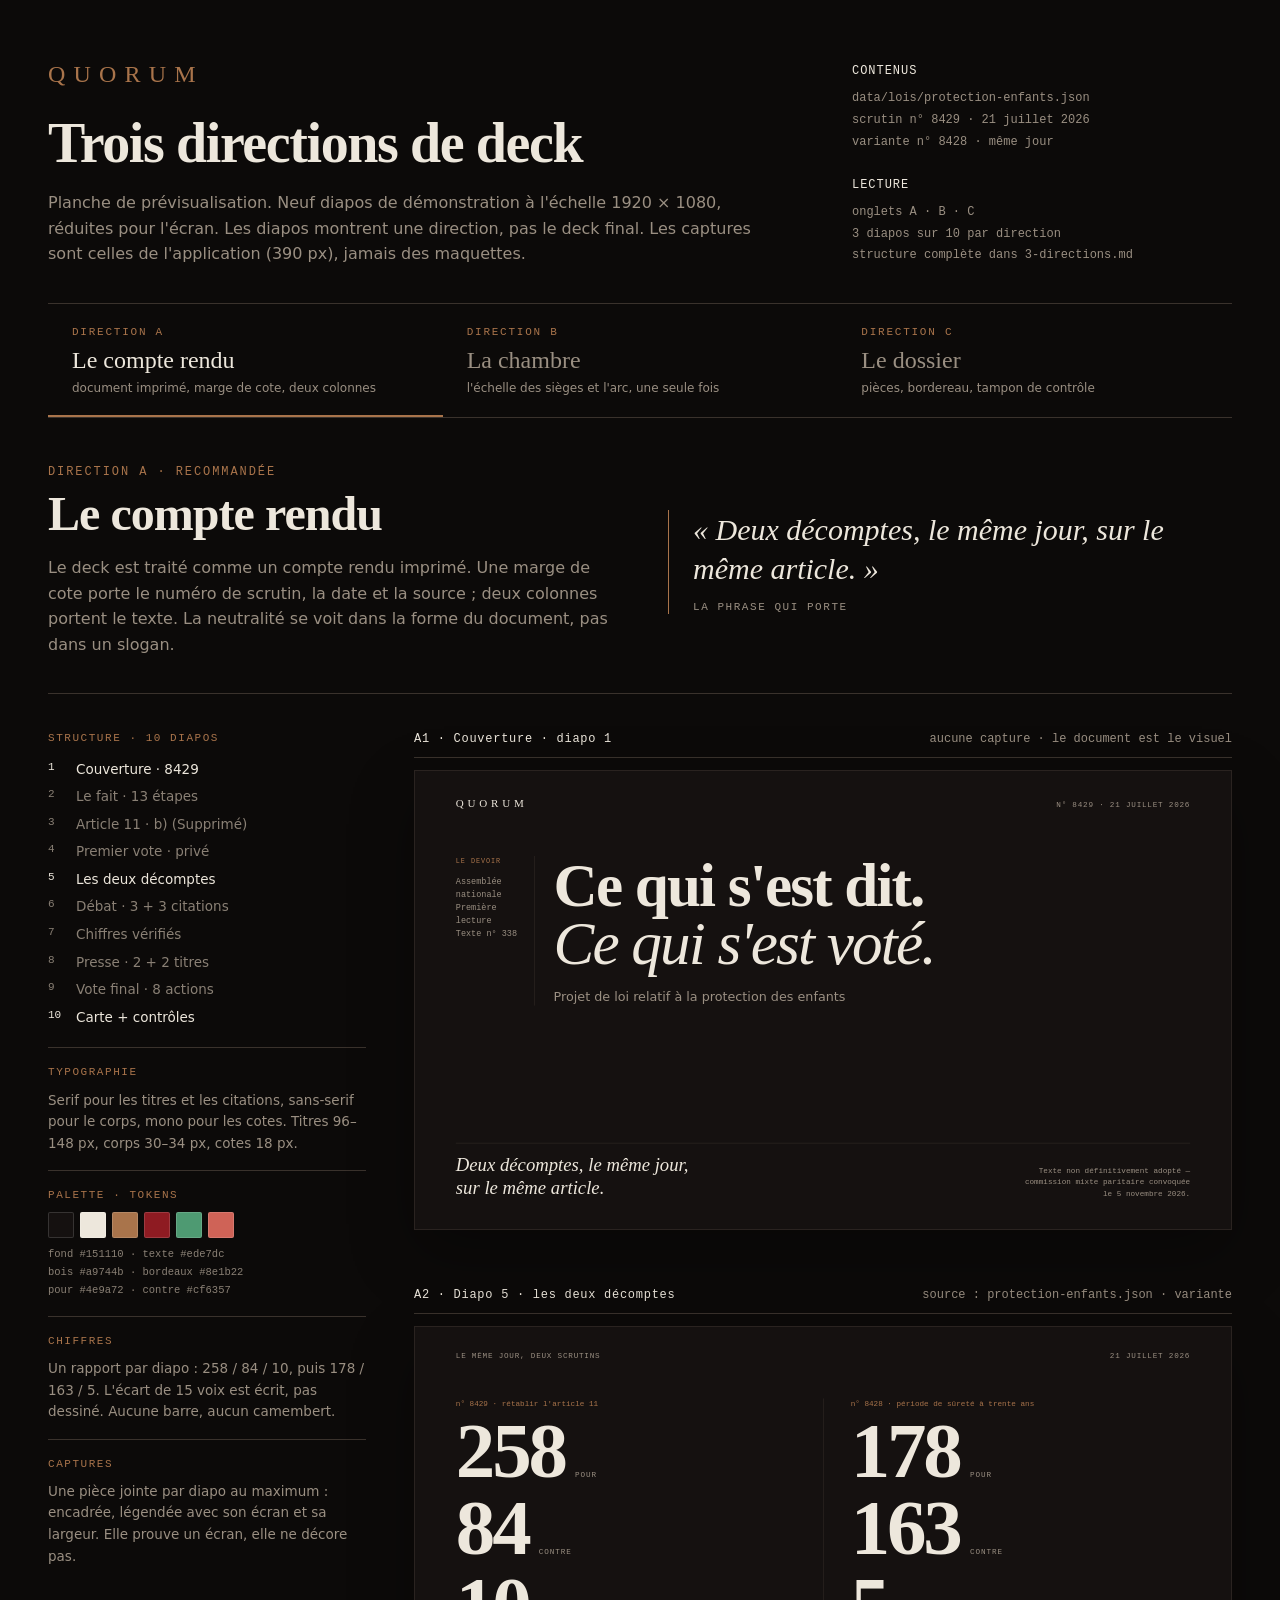
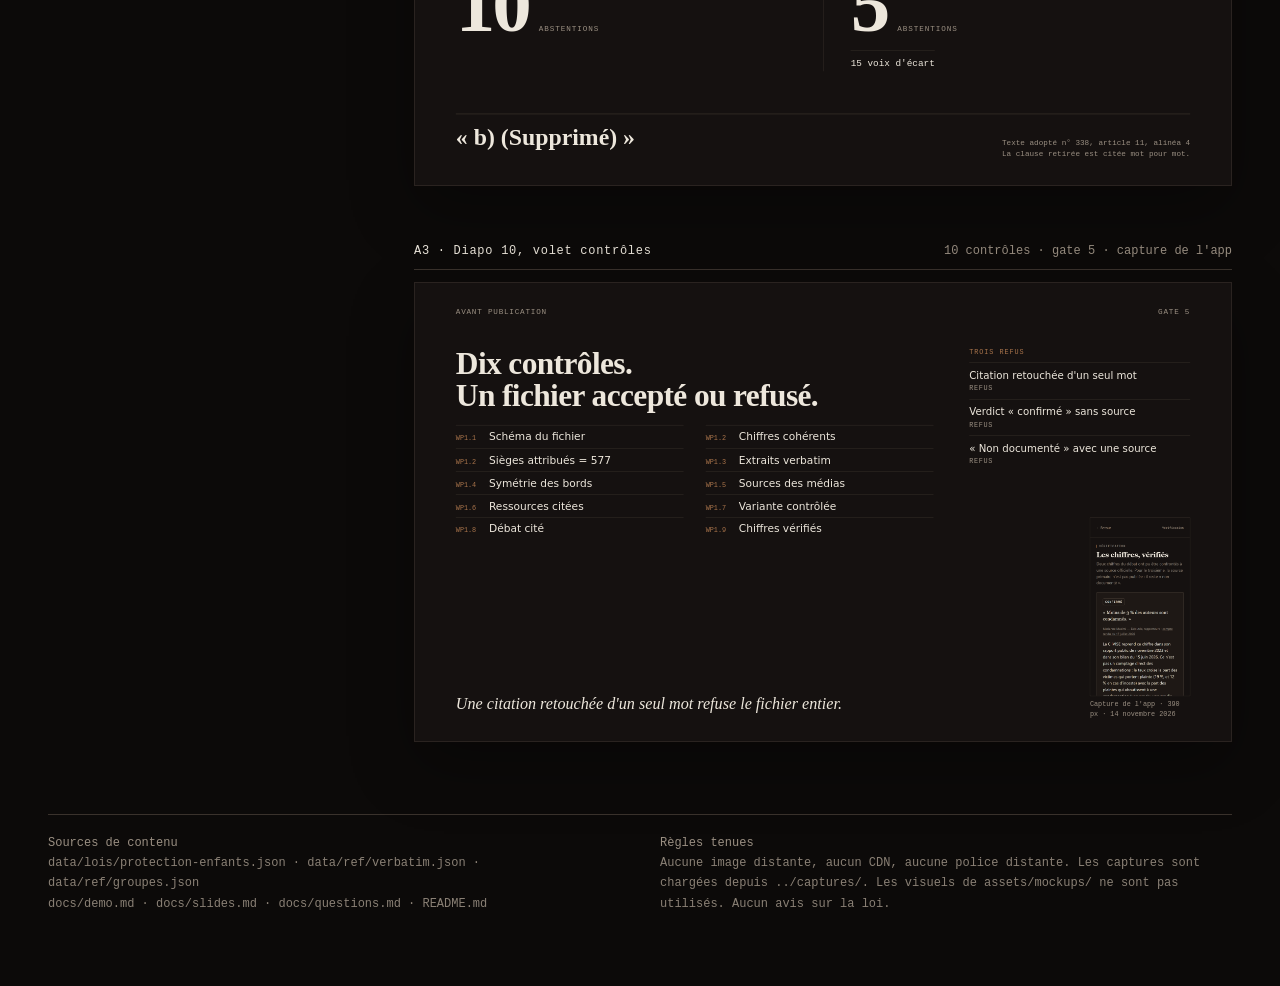
==== docs/presentation/index.html @ 8ef943f1 "Presentation: trois directions de deck et deroule en deux minutes Direction A recommandee, le compte" ====
<!doctype html>
<html lang="fr">
<head>
<meta charset="utf-8">
<meta name="viewport" content="width=device-width, initial-scale=1">
<title>Quorum — trois directions de deck</title>
<style>
  :root{
    --fond:#151110; --fond-2:#1e1815; --texte:#ede7dc; --doux:#9a8f82;
    --bois:#a9744b; --bordeaux:#8e1b22; --filet:#3a322c; --filet-fort:#4e443b;
    --pour:#4e9a72; --contre:#cf6357; --abst:#a39c8c;
    --serif:Georgia,"Times New Roman",serif;
    --sans:system-ui,-apple-system,"Segoe UI",Roboto,sans-serif;
    --mono:"Cascadia Mono",Consolas,ui-monospace,monospace;
    --paper:#f6f4ef; --paper-2:#efece4; --paper-3:#e7e3d9;
    --ink:#161616; --ink-doux:#6e6a63; --paper-line:#d9d3c7; --wood-light:#8a5a34;
  }
  *{box-sizing:border-box}
  html{-webkit-text-size-adjust:100%}
  body{margin:0;background:#0c0a09;color:var(--texte);font-family:var(--sans);line-height:1.55}
  h1,h2,h3,h4,p,figure,blockquote,ol,ul,dl,dd{margin:0}
  a{color:inherit}
  img{max-width:100%}

  .board{max-width:1560px;margin:0 auto;padding:56px 48px 72px}
  .head{display:grid;grid-template-columns:1fr 380px;gap:64px;align-items:end;padding-bottom:36px;border-bottom:1px solid var(--filet)}
  .mast{display:block;font-family:var(--serif);font-size:24px;letter-spacing:.34em;color:var(--bois);margin-bottom:22px}
  .head h1{font-family:var(--serif);font-size:56px;line-height:1.02;letter-spacing:-.025em;font-weight:600}
  .head p{margin-top:18px;max-width:760px;font-size:16px;line-height:1.6;color:var(--doux)}
  .head-meta{font-family:var(--mono);font-size:12px;line-height:1.8;color:var(--doux)}
  .head-meta b{display:block;color:var(--texte);font-weight:400;letter-spacing:.08em;text-transform:uppercase;margin-bottom:6px}

  .tabs{display:grid;grid-template-columns:repeat(3,1fr);gap:0;border-bottom:1px solid var(--filet);position:sticky;top:0;background:#0c0a09;z-index:20}
  .tab{appearance:none;background:none;border:0;border-bottom:2px solid transparent;color:var(--doux);text-align:left;padding:20px 24px 18px;cursor:pointer;font:inherit;transition:color .14s ease,border-color .14s ease,background-color .14s ease}
  .tab:hover{color:var(--texte);background:#12100e}
  .tab[aria-selected="true"]{color:var(--texte);border-bottom-color:var(--bois)}
  .tab .tag{display:block;font-family:var(--mono);font-size:11px;letter-spacing:.16em;color:var(--bois);margin-bottom:6px}
  .tab .name{display:block;font-family:var(--serif);font-size:24px;line-height:1.1}
  .tab .kicker{display:block;font-size:12px;color:var(--doux);margin-top:5px}
  .tab:focus-visible{outline:2px solid var(--bois);outline-offset:-3px}

  .panel{padding-top:48px}
  [hidden]{display:none!important}

  .dir-head{display:grid;grid-template-columns:1fr 1fr;gap:56px;align-items:start;padding-bottom:36px;border-bottom:1px solid var(--filet)}
  .dir-head h2{font-family:var(--serif);font-size:48px;line-height:1.05;font-weight:600;letter-spacing:-.02em}
  .dir-head h2 span{display:block;font-family:var(--mono);font-size:12px;letter-spacing:.16em;color:var(--bois);margin-bottom:10px;font-weight:400}
  .dir-head .idea{margin-top:16px;font-size:16px;line-height:1.6;color:var(--doux);max-width:640px}
  .carry{font-family:var(--serif);font-style:italic;font-size:30px;line-height:1.3;border-left:1px solid var(--bois);padding-left:24px;align-self:center}
  .carry span{display:block;font-family:var(--mono);font-style:normal;font-size:11px;letter-spacing:.14em;color:var(--doux);margin-top:12px;text-transform:uppercase}

  .dir-body{display:grid;grid-template-columns:318px minmax(0,1fr);gap:48px;padding-top:36px}
  .rail{position:sticky;top:108px;align-self:start}
  .rail section{padding:16px 0;border-top:1px solid var(--filet)}
  .rail section:first-child{border-top:0;padding-top:0}
  .rail h3{font-family:var(--mono);font-size:11px;letter-spacing:.14em;text-transform:uppercase;color:var(--bois);font-weight:400;margin-bottom:8px}
  .rail p,.rail li{font-size:13.5px;line-height:1.6;color:var(--doux)}
  .rail ol{list-style:none;padding:0}
  .rail ol li{display:grid;grid-template-columns:20px 1fr;gap:8px;padding:3px 0;color:#8a8075}
  .rail ol li.shown{color:var(--texte)}
  .rail ol li b{font-family:var(--mono);font-size:11px;font-weight:400;color:inherit}
  .rail .chips{display:flex;flex-wrap:wrap;gap:6px;margin-top:4px}
  .chip{width:26px;height:26px;border:1px solid rgba(255,255,255,.14);border-radius:2px}
  .rail .hex{font-family:var(--mono);font-size:10.5px;color:#8a8075;margin-top:8px;line-height:1.7}

  .plates{display:flex;flex-direction:column;gap:56px;min-width:0}
  .plate{min-width:0}
  .plate-cap{display:flex;justify-content:space-between;align-items:baseline;gap:20px;font-family:var(--mono);font-size:12px;color:var(--doux);padding-bottom:8px;border-bottom:1px solid var(--filet);margin-bottom:12px}
  .plate-cap b{color:var(--texte);font-weight:400;letter-spacing:.06em}
  .frame{position:relative;width:100%;aspect-ratio:16/9;overflow:hidden;background:#000;border:1px solid #2a2320;box-shadow:0 24px 60px rgba(0,0,0,.3)}
  .slide{position:absolute;top:0;left:0;width:1920px;height:1080px;transform-origin:top left;transform:scale(var(--s,.5));overflow:hidden;background:var(--fond);color:var(--texte);font-family:var(--sans)}

  .missing{position:absolute;inset:0;display:flex;flex-direction:column;align-items:center;justify-content:center;gap:8px;background:#1e1815;color:var(--doux);font-family:var(--mono);font-size:16px;text-align:center;padding:20px;border:1px dashed var(--filet-fort)}
  .missing strong{color:var(--texte);font-weight:400;letter-spacing:.12em;text-transform:uppercase}
  .is-missing{position:relative;background:#1e1815}
  .is-missing::after{content:"Maquette — capture indisponible";position:absolute;inset:0;display:flex;align-items:center;justify-content:center;background:#1e1815;color:var(--doux);font-family:var(--mono);font-size:15px;line-height:1.4;text-align:center;padding:12px;border:1px dashed var(--filet-fort)}
  .is-missing img{display:none}

  /* ---------- A · Le compte rendu ---------- */
  .sa{background:var(--fond)}
  .sa .a-top,.sb .sb-top,.sc .c-top{position:absolute;left:96px;right:96px;top:56px;display:flex;justify-content:space-between;align-items:baseline;font-family:var(--mono);font-size:18px;letter-spacing:.1em;text-transform:uppercase;color:var(--doux)}
  .sa .a-mast{font-family:var(--serif);font-size:26px;letter-spacing:.34em;color:var(--texte)}

  .a1 .a-main{position:absolute;left:96px;right:96px;top:200px;display:grid;grid-template-columns:186px 1fr;gap:44px}
  .a1 .a-margin{border-right:1px solid var(--filet);padding-right:28px}
  .a1 .a-label{font-family:var(--mono);font-size:16px;letter-spacing:.14em;color:var(--bois);text-transform:uppercase}
  .a1 .a-margin p{margin-top:18px;font-family:var(--mono);font-size:20px;line-height:1.55;color:var(--doux)}
  .a1 h2{font-family:var(--serif);font-size:144px;line-height:.96;letter-spacing:-.03em;font-weight:600;text-wrap:balance}
  .a1 h2 em{font-style:italic;font-weight:400}
  .a1 .a-sub{margin-top:34px;font-size:30px;line-height:1.4;color:var(--doux);max-width:1080px}
  .a1 .a-foot{position:absolute;left:96px;right:96px;bottom:72px;display:flex;justify-content:space-between;align-items:flex-end;gap:60px;border-top:1px solid var(--filet);padding-top:26px}
  .a1 .a-phrase{font-family:var(--serif);font-style:italic;font-size:44px;line-height:1.2}
  .a1 .a-note{font-family:var(--mono);font-size:18px;line-height:1.5;color:var(--doux);text-align:right;max-width:470px}

  .a2 .a-counts{position:absolute;left:96px;right:96px;top:168px;display:grid;grid-template-columns:1fr 1fr}
  .a2 .a-count{padding-right:56px}
  .a2 .a-count + .a-count{border-left:1px solid var(--filet);padding-left:64px;padding-right:0}
  .a2 .a-cote2{font-family:var(--mono);font-size:18px;line-height:1.4;color:var(--bois)}
  .a2 .a-numrow{display:flex;align-items:baseline;gap:24px;margin-top:14px}
  .a2 .a-big{font-family:var(--serif);font-size:186px;line-height:.9;letter-spacing:-.04em;font-weight:600}
  .a2 .a-lab{font-family:var(--mono);font-size:18px;letter-spacing:.12em;color:var(--doux);text-transform:uppercase}
  .a2 .a-mid{font-family:var(--serif);font-size:186px;line-height:.9;letter-spacing:-.04em;color:var(--texte);font-weight:600}
  .a2 .a-ecart{display:inline-block;margin-top:24px;border-top:1px solid var(--filet);padding-top:14px;font-family:var(--mono);font-size:22px;color:var(--texte)}
  .a2 .a-quote{position:absolute;left:96px;right:96px;bottom:62px;border-top:1px solid var(--filet-fort);padding-top:24px;display:flex;justify-content:space-between;align-items:baseline;gap:40px}
  .a2 .a-quote p{font-family:var(--serif);font-size:56px;line-height:1.1;font-weight:600}
  .a2 .a-quote span{font-family:var(--mono);font-size:18px;line-height:1.45;color:var(--doux);text-align:right;max-width:520px}

  .a3 .a-controls{position:absolute;left:96px;right:96px;top:150px;display:grid;grid-template-columns:1fr 520px;gap:84px}
  .a3 h3{font-family:var(--serif);font-size:74px;line-height:1.03;letter-spacing:-.02em;font-weight:600;margin-bottom:32px}
  .a3 ol{list-style:none;padding:0;display:grid;grid-template-columns:1fr 1fr;column-gap:52px}
  .a3 li{display:flex;gap:16px;align-items:baseline;border-top:1px solid var(--filet);padding:11px 0;font-size:25px;line-height:1.25}
  .a3 li span{font-family:var(--mono);font-size:16px;color:var(--bois);min-width:62px}
  .a3 .a-refus h4{font-family:var(--mono);font-size:16px;letter-spacing:.14em;text-transform:uppercase;color:var(--bois);font-weight:400;margin-bottom:12px}
  .a3 .a-refus p{border-top:1px solid var(--filet);padding:13px 0;font-size:24px;line-height:1.35}
  .a3 .a-refus b{display:block;margin-top:5px;font-family:var(--mono);font-size:16px;letter-spacing:.1em;color:var(--doux);font-weight:400;text-transform:uppercase}
  .a3 .a-shot{position:absolute;right:96px;bottom:54px;width:236px}
  .a3 .a-shot img{display:block;width:236px;height:420px;object-fit:cover;object-position:top;border:1px solid var(--filet)}
  .a3 .a-shot figcaption{margin-top:9px;font-family:var(--mono);font-size:16px;line-height:1.4;color:var(--doux)}
  .a3 .a-closing{position:absolute;left:96px;bottom:66px;max-width:920px;font-family:var(--serif);font-style:italic;font-size:38px;line-height:1.25;color:var(--texte)}

  /* ---------- B · La chambre ---------- */
  .sb{background:#151110}
  .b1 .b-577{position:absolute;left:88px;top:196px;font-family:var(--serif);font-size:420px;line-height:.82;letter-spacing:-.06em;font-weight:600}
  .b1 .b-sieges{position:absolute;left:100px;top:590px;font-family:var(--mono);font-size:24px;letter-spacing:.14em;text-transform:uppercase;color:var(--doux)}
  .b1 .b-break{position:absolute;right:96px;top:236px;width:640px;border-left:1px solid var(--filet);padding-left:56px}
  .b1 .b-break div{padding:20px 0;border-bottom:1px solid var(--filet)}
  .b1 .b-break div:first-child{padding-top:0}
  .b1 .b-break b{display:block;font-family:var(--serif);font-size:100px;line-height:.95;font-weight:600}
  .b1 .b-break span{display:block;margin-top:4px;font-family:var(--mono);font-size:18px;letter-spacing:.1em;text-transform:uppercase;color:var(--doux)}
  .b1 .b-phrase{position:absolute;left:96px;bottom:72px;font-family:var(--serif);font-style:italic;font-size:46px;line-height:1.2}
  .b1 .b-foot{position:absolute;right:96px;bottom:82px;font-family:var(--mono);font-size:18px;line-height:1.6;color:var(--doux);text-align:right}
  .b1 .b-foot .p{color:var(--pour)} .b1 .b-foot .c{color:var(--contre)}

  .b2 .b-left{position:absolute;left:96px;top:158px;width:720px}
  .b2 h3{font-family:var(--serif);font-size:88px;line-height:1.02;letter-spacing:-.025em;font-weight:600}
  .b2 .b-band{margin-top:36px;border-top:1px solid var(--filet-fort);border-bottom:1px solid var(--filet);padding:18px 0}
  .b2 .b-band b{font-family:var(--serif);font-size:64px;font-weight:600;line-height:1;letter-spacing:-.02em}
  .b2 .b-band span{display:block;margin-top:4px;font-family:var(--mono);font-size:17px;letter-spacing:.1em;text-transform:uppercase;color:var(--doux)}
  .b2 .b-band em{font-family:var(--mono);font-style:normal;font-size:19px;color:var(--texte);letter-spacing:.04em}
  .b2 .b-note{margin-top:26px;font-size:28px;line-height:1.45;color:var(--doux);max-width:640px}
  .b2 .b-note b{color:var(--texte);font-weight:500}
  .b2 .b-shot{position:absolute;right:78px;top:142px;width:830px;height:790px;overflow:hidden;border:1px solid var(--filet)}
  .b2 .b-shot img{position:absolute;left:0;top:-322px;width:830px}
  .b2 .b-cap{position:absolute;right:78px;bottom:52px;width:830px;font-family:var(--mono);font-size:16px;line-height:1.5;color:var(--doux)}
  .b2 .b-cap b{color:var(--texte);font-weight:400}

  .b3 .b-verdicts{position:absolute;left:96px;top:156px;right:96px}
  .b3 .b-label{font-family:var(--mono);font-size:17px;letter-spacing:.14em;text-transform:uppercase;color:var(--bois);margin-bottom:10px}
  .b3 h3{font-family:var(--serif);font-size:196px;line-height:.94;letter-spacing:-.035em;font-weight:600}
  .b3 .b-line{display:flex;justify-content:space-between;align-items:baseline;gap:40px;border-top:1px solid var(--filet);padding:12px 0;margin-top:8px}
  .b3 .b-line p{font-size:28px;line-height:1.35;color:var(--doux);max-width:1060px}
  .b3 .b-line span{font-family:var(--mono);font-size:18px;color:var(--texte);letter-spacing:.06em;white-space:nowrap}
  .b3 .b-phrase{position:absolute;left:96px;bottom:64px;font-family:var(--serif);font-style:italic;font-size:52px}

  /* ---------- C · Le dossier ---------- */
  .sc{background:var(--paper);color:var(--ink)}
  .sc .c-top{color:var(--ink-doux)}
  .c1 .c-cote{position:absolute;right:96px;top:132px;width:436px;border:1px solid var(--paper-line);background:var(--paper-2);padding:16px 20px;font-family:var(--mono);font-size:17px;line-height:1.6;color:var(--ink-doux)}
  .c1 .c-cote b{display:block;color:var(--ink);font-weight:400;letter-spacing:.08em}
  .c1 h2{position:absolute;left:96px;top:250px;width:1080px;font-family:var(--serif);font-size:138px;line-height:.98;letter-spacing:-.03em;font-weight:600}
  .c1 .c-sub{position:absolute;left:96px;top:548px;width:1060px;font-size:32px;line-height:1.45;color:var(--ink-doux)}
  .c1 .c-pieces{position:absolute;left:96px;bottom:196px;display:grid;grid-template-columns:repeat(4,1fr);gap:28px;width:1060px}
  .c1 .c-pieces div{border-top:1px solid var(--paper-line);padding-top:12px}
  .c1 .c-pieces b{display:block;font-family:var(--serif);font-size:64px;line-height:1;font-weight:600}
  .c1 .c-pieces span{display:block;margin-top:5px;font-family:var(--mono);font-size:16px;letter-spacing:.1em;text-transform:uppercase;color:var(--ink-doux)}
  .c1 .c-shot{position:absolute;right:96px;top:330px;width:400px}
  .c1 .c-shot img{display:block;width:400px;height:640px;object-fit:cover;object-position:top;border:1px solid var(--paper-line)}
  .c1 .c-shot figcaption{margin-top:8px;font-family:var(--mono);font-size:16px;line-height:1.4;color:var(--ink-doux)}
  .c1 .c-stamp{position:absolute;left:96px;bottom:66px;width:300px;border:2px solid var(--bordeaux);outline:1px solid var(--bordeaux);outline-offset:3px;padding:12px 16px;transform:rotate(-2deg);color:var(--bordeaux)}
  .c1 .c-stamp b{display:block;font-family:var(--mono);font-size:38px;line-height:1;letter-spacing:.08em}
  .c1 .c-stamp span{display:block;margin-top:6px;font-family:var(--mono);font-size:16px;letter-spacing:.08em;text-transform:uppercase}

  .c2 h2{position:absolute;left:96px;top:126px;font-family:var(--serif);font-size:92px;line-height:1;letter-spacing:-.025em;font-weight:600}
  .c2 .c-table{position:absolute;left:96px;right:96px;top:336px}
  .c2 .c-row{display:grid;grid-template-columns:1fr 260px 520px;align-items:baseline;border-top:1px solid var(--paper-line);padding:10px 0}
  .c2 .c-row.head{border-top:0;border-bottom:1px solid var(--ink);padding:0 0 8px;font-family:var(--mono);font-size:16px;letter-spacing:.12em;text-transform:uppercase;color:var(--ink-doux)}
  .c2 .c-row.head span:nth-child(2){text-align:right}
  .c2 .c-lab{font-size:29px}
  .c2 .c-val{font-family:var(--mono);font-size:48px;text-align:right;font-variant-numeric:tabular-nums;letter-spacing:-.02em}
  .c2 .c-ctl{font-family:var(--mono);font-size:20px;color:var(--ink-doux);padding-left:56px}
  .c2 .c-row.total{border-top:2px solid var(--ink);margin-top:2px}
  .c2 .c-row.total .c-lab{font-weight:600}
  .c2 .c-src{position:absolute;left:96px;right:96px;bottom:58px;border-top:1px solid var(--paper-line);padding-top:14px;font-family:var(--mono);font-size:16px;line-height:1.5;color:var(--ink-doux)}

  .c3 h2{position:absolute;left:96px;top:118px;font-family:var(--serif);font-size:92px;line-height:1;letter-spacing:-.025em;font-weight:600}
  .c3 .c-cols{position:absolute;left:96px;right:96px;top:330px;display:grid;grid-template-columns:700px 480px 360px;gap:56px}
  .c3 h3{font-family:var(--mono);font-size:16px;letter-spacing:.14em;text-transform:uppercase;color:var(--wood-light);font-weight:400;margin-bottom:12px}
  .c3 ol{list-style:none;padding:0;display:grid;grid-template-columns:1fr 1fr;column-gap:34px}
  .c3 li{display:flex;gap:12px;border-top:1px solid var(--paper-line);padding:9px 0;font-size:24px;line-height:1.25}
  .c3 li span{font-family:var(--mono);font-size:16px;color:var(--ink-doux);min-width:52px}
  .c3 .c-refus p{border-top:1px solid var(--paper-line);padding:12px 0;font-size:24px;line-height:1.35}
  .c3 .c-refus b{display:block;margin-top:4px;font-family:var(--mono);font-size:16px;letter-spacing:.08em;text-transform:uppercase;color:var(--bordeaux);font-weight:400}
  .c3 .c-shot img{display:block;width:360px;height:560px;object-fit:cover;object-position:top;border:1px solid var(--paper-line)}
  .c3 .c-shot figcaption{margin-top:8px;font-family:var(--mono);font-size:16px;line-height:1.4;color:var(--ink-doux)}
  .c3 .c-stamp{position:absolute;left:96px;bottom:52px;border:2px solid var(--bordeaux);outline:1px solid var(--bordeaux);outline-offset:3px;padding:10px 16px;transform:rotate(-2deg);color:var(--bordeaux)}
  .c3 .c-stamp b{font-family:var(--mono);font-size:30px;letter-spacing:.08em;font-weight:400}
  .c3 .c-stamp span{margin-left:14px;font-family:var(--mono);font-size:16px;letter-spacing:.1em;text-transform:uppercase}

  .board-foot{margin-top:72px;border-top:1px solid var(--filet);padding-top:18px;display:grid;grid-template-columns:1fr 1fr;gap:40px;font-family:var(--mono);font-size:12px;line-height:1.7;color:#8a8075}
  .board-foot b{color:var(--doux);font-weight:400}

  @media (max-width:1180px){
    .board{padding:40px 28px 56px}
    .head{grid-template-columns:1fr;gap:24px}
    .head h1{font-size:44px}
    .dir-head{grid-template-columns:1fr;gap:28px}
    .dir-body{grid-template-columns:1fr;gap:28px}
    .rail{position:static;display:grid;grid-template-columns:1fr 1fr;gap:0 32px}
    .rail section:first-child{grid-column:1/-1}
  }
  @media (max-width:760px){
    .board{padding:28px 16px 48px}
    .head h1{font-size:36px}
    .tabs{grid-template-columns:1fr;position:static}
    .tab{border-bottom:1px solid var(--filet)}
    .tab[aria-selected="true"]{background:#151110}
    .rail{grid-template-columns:1fr}
    .board-foot{grid-template-columns:1fr}
    .plate-cap{font-size:11px}
  }
</style>
</head>
<body>
<div class="board">

  <header class="head">
    <div>
      <span class="mast">QUORUM</span>
      <h1>Trois directions de deck</h1>
      <p>Planche de prévisualisation. Neuf diapos de démonstration à l'échelle 1920 × 1080, réduites pour l'écran. Les diapos montrent une direction, pas le deck final. Les captures sont celles de l'application (390 px), jamais des maquettes.</p>
    </div>
    <div class="head-meta">
      <b>Contenus</b>
      data/lois/protection-enfants.json<br>
      scrutin n° 8429 · 21 juillet 2026<br>
      variante n° 8428 · même jour<br><br>
      <b>Lecture</b>
      onglets A · B · C<br>
      3 diapos sur 10 par direction<br>
      structure complète dans 3-directions.md
    </div>
  </header>

  <nav class="tabs" role="tablist" aria-label="Directions de deck">
    <button class="tab" id="tab-a" role="tab" aria-selected="true" aria-controls="panel-a" type="button">
      <span class="tag">DIRECTION A</span>
      <span class="name">Le compte rendu</span>
      <span class="kicker">document imprimé, marge de cote, deux colonnes</span>
    </button>
    <button class="tab" id="tab-b" role="tab" aria-selected="false" aria-controls="panel-b" type="button">
      <span class="tag">DIRECTION B</span>
      <span class="name">La chambre</span>
      <span class="kicker">l'échelle des sièges et l'arc, une seule fois</span>
    </button>
    <button class="tab" id="tab-c" role="tab" aria-selected="false" aria-controls="panel-c" type="button">
      <span class="tag">DIRECTION C</span>
      <span class="name">Le dossier</span>
      <span class="kicker">pièces, bordereau, tampon de contrôle</span>
    </button>
  </nav>

  <!-- ================= A ================= -->
  <section class="panel" id="panel-a" role="tabpanel" aria-labelledby="tab-a">
    <div class="dir-head">
      <div>
        <h2><span>DIRECTION A · RECOMMANDÉE</span>Le compte rendu</h2>
        <p class="idea">Le deck est traité comme un compte rendu imprimé. Une marge de cote porte le numéro de scrutin, la date et la source ; deux colonnes portent le texte. La neutralité se voit dans la forme du document, pas dans un slogan.</p>
      </div>
      <blockquote class="carry">« Deux décomptes, le même jour, sur le même article. »<span>La phrase qui porte</span></blockquote>
    </div>

    <div class="dir-body">
      <aside class="rail">
        <section>
          <h3>Structure · 10 diapos</h3>
          <ol>
            <li class="shown"><b>1</b><span>Couverture · 8429</span></li>
            <li><b>2</b><span>Le fait · 13 étapes</span></li>
            <li><b>3</b><span>Article 11 · b) (Supprimé)</span></li>
            <li><b>4</b><span>Premier vote · privé</span></li>
            <li class="shown"><b>5</b><span>Les deux décomptes</span></li>
            <li><b>6</b><span>Débat · 3 + 3 citations</span></li>
            <li><b>7</b><span>Chiffres vérifiés</span></li>
            <li><b>8</b><span>Presse · 2 + 2 titres</span></li>
            <li><b>9</b><span>Vote final · 8 actions</span></li>
            <li class="shown"><b>10</b><span>Carte + contrôles</span></li>
          </ol>
        </section>
        <section>
          <h3>Typographie</h3>
          <p>Serif pour les titres et les citations, sans-serif pour le corps, mono pour les cotes. Titres 96–148 px, corps 30–34 px, cotes 18 px.</p>
        </section>
        <section>
          <h3>Palette · tokens</h3>
          <div class="chips">
            <span class="chip" style="background:#151110"></span>
            <span class="chip" style="background:#ede7dc"></span>
            <span class="chip" style="background:#a9744b"></span>
            <span class="chip" style="background:#8e1b22"></span>
            <span class="chip" style="background:#4e9a72"></span>
            <span class="chip" style="background:#cf6357"></span>
          </div>
          <p class="hex">fond #151110 · texte #ede7dc<br>bois #a9744b · bordeaux #8e1b22<br>pour #4e9a72 · contre #cf6357</p>
        </section>
        <section>
          <h3>Chiffres</h3>
          <p>Un rapport par diapo : 258 / 84 / 10, puis 178 / 163 / 5. L'écart de 15 voix est écrit, pas dessiné. Aucune barre, aucun camembert.</p>
        </section>
        <section>
          <h3>Captures</h3>
          <p>Une pièce jointe par diapo au maximum : encadrée, légendée avec son écran et sa largeur. Elle prouve un écran, elle ne décore pas.</p>
        </section>
      </aside>

      <div class="plates">
        <figure class="plate">
          <figcaption class="plate-cap"><b>A1 · Couverture · diapo 1</b><span>aucune capture · le document est le visuel</span></figcaption>
          <div class="frame">
            <div class="slide sa a1">
              <div class="a-top"><span class="a-mast">QUORUM</span><span>n° 8429 · 21 juillet 2026</span></div>
              <div class="a-main">
                <div class="a-margin">
                  <span class="a-label">Le devoir</span>
                  <p>Assemblée nationale<br>Première lecture<br>Texte n° 338</p>
                </div>
                <div>
                  <h2>Ce qui s'est dit.<br><em>Ce qui s'est voté.</em></h2>
                  <p class="a-sub">Projet de loi relatif à la protection des enfants</p>
                </div>
              </div>
              <div class="a-foot">
                <p class="a-phrase">Deux décomptes, le même jour,<br>sur le même article.</p>
                <p class="a-note">Texte non définitivement adopté —<br>commission mixte paritaire convoquée<br>le 5 novembre 2026.</p>
              </div>
            </div>
          </div>
        </figure>

        <figure class="plate">
          <figcaption class="plate-cap"><b>A2 · Diapo 5 · les deux décomptes</b><span>source : protection-enfants.json · variante</span></figcaption>
          <div class="frame">
            <div class="slide sa a2">
              <div class="a-top"><span>Le même jour, deux scrutins</span><span>21 juillet 2026</span></div>
              <div class="a-counts">
                <div class="a-count">
                  <p class="a-cote2">n° 8429 · rétablir l'article 11</p>
                  <div class="a-numrow"><span class="a-big">258</span><span class="a-lab">pour</span></div>
                  <div class="a-numrow"><span class="a-big">84</span><span class="a-lab">contre</span></div>
                  <div class="a-numrow"><span class="a-mid">10</span><span class="a-lab">abstentions</span></div>
                </div>
                <div class="a-count">
                  <p class="a-cote2">n° 8428 · période de sûreté à trente ans</p>
                  <div class="a-numrow"><span class="a-big">178</span><span class="a-lab">pour</span></div>
                  <div class="a-numrow"><span class="a-big">163</span><span class="a-lab">contre</span></div>
                  <div class="a-numrow"><span class="a-mid">5</span><span class="a-lab">abstentions</span></div>
                  <p class="a-ecart">15 voix d'écart</p>
                </div>
              </div>
              <div class="a-quote">
                <p>« b) (Supprimé) »</p>
                <span>Texte adopté n° 338, article 11, alinéa 4<br>La clause retirée est citée mot pour mot.</span>
              </div>
            </div>
          </div>
        </figure>

        <figure class="plate">
          <figcaption class="plate-cap"><b>A3 · Diapo 10, volet contrôles</b><span>10 contrôles · gate 5 · capture de l'app</span></figcaption>
          <div class="frame">
            <div class="slide sa a3">
              <div class="a-top"><span>Avant publication</span><span>gate 5</span></div>
              <div class="a-controls">
                <div>
                  <h3>Dix contrôles.<br>Un fichier accepté ou refusé.</h3>
                  <ol>
                    <li><span>WP1.1</span>Schéma du fichier</li>
                    <li><span>WP1.2</span>Chiffres cohérents</li>
                    <li><span>WP1.2</span>Sièges attribués = 577</li>
                    <li><span>WP1.3</span>Extraits verbatim</li>
                    <li><span>WP1.4</span>Symétrie des bords</li>
                    <li><span>WP1.5</span>Sources des médias</li>
                    <li><span>WP1.6</span>Ressources citées</li>
                    <li><span>WP1.7</span>Variante contrôlée</li>
                    <li><span>WP1.8</span>Débat cité</li>
                    <li><span>WP1.9</span>Chiffres vérifiés</li>
                  </ol>
                </div>
                <div class="a-refus">
                  <h4>Trois refus</h4>
                  <p>Citation retouchée d'un seul mot<b>refus</b></p>
                  <p>Verdict « confirmé » sans source<b>refus</b></p>
                  <p>« Non documenté » avec une source<b>refus</b></p>
                </div>
              </div>
              <p class="a-closing">Une citation retouchée d'un seul mot refuse le fichier entier.</p>
              <figure class="a-shot">
                <img src="../captures/mobile-390-verif.png" alt="Capture de l'écran Les chiffres, vérifiés : trois cartes avec les verdicts Confirmé, Confirmé, Non documenté." onerror="this.closest('figure').classList.add('is-missing')">
                <figcaption>Capture de l'app · 390 px · 14 novembre 2026</figcaption>
              </figure>
            </div>
          </div>
        </figure>
      </div>
    </div>
  </section>

  <!-- ================= B ================= -->
  <section class="panel" id="panel-b" role="tabpanel" aria-labelledby="tab-b" hidden>
    <div class="dir-head">
      <div>
        <h2><span>DIRECTION B</span>La chambre</h2>
        <p class="idea">Le deck prend l'échelle des sièges comme unité. L'arc apparaît une seule fois, en capture réelle ; le reste est typographique. Les nombres occupent la page, les citations passent en colonnes.</p>
      </div>
      <blockquote class="carry">« Les absents restent des absents. »<span>La phrase qui porte</span></blockquote>
    </div>

    <div class="dir-body">
      <aside class="rail">
        <section>
          <h3>Structure · 10 diapos</h3>
          <ol>
            <li class="shown"><b>1</b><span>Couverture · 577</span></li>
            <li><b>2</b><span>Le fait · 13 étapes</span></li>
            <li><b>3</b><span>Article 11 · b) (Supprimé)</span></li>
            <li><b>4</b><span>Premier vote · hors arc</span></li>
            <li class="shown"><b>5</b><span>Les deux décomptes</span></li>
            <li><b>6</b><span>Débat · deux colonnes</span></li>
            <li class="shown"><b>7</b><span>Verdicts · sans couleur</span></li>
            <li><b>8</b><span>Presse · quatre titres</span></li>
            <li><b>9</b><span>Parcours · 8 actions</span></li>
            <li><b>10</b><span>Contrôles · gate 5</span></li>
          </ol>
        </section>
        <section>
          <h3>Typographie</h3>
          <p>Nombres en serif 196–420 px, titres 72–110 px, corps 28–32 px, cotes 17–19 px. L'arc est le seul objet non typographique.</p>
        </section>
        <section>
          <h3>Palette · tokens</h3>
          <div class="chips">
            <span class="chip" style="background:#151110"></span>
            <span class="chip" style="background:#ede7dc"></span>
            <span class="chip" style="background:#4e9a72"></span>
            <span class="chip" style="background:#cf6357"></span>
            <span class="chip" style="background:#a39c8c"></span>
          </div>
          <p class="hex">fond #151110 · texte #ede7dc<br>pour #4e9a72 · contre #cf6357<br>abstention #a39c8c</p>
        </section>
        <section>
          <h3>Chiffres</h3>
          <p>577 en couverture, puis 353 / 224 / 0, puis 258 / 84 / 10 / 1 / 224. Le second scrutin reste un bandeau : 178 / 163, 15 voix.</p>
        </section>
        <section>
          <h3>Captures</h3>
          <p>Une fenêtre de preuve, recadrée : la carte une seule fois. Aucune capture en fond plein, aucune capture pour décorer un nombre.</p>
        </section>
      </aside>

      <div class="plates">
        <figure class="plate">
          <figcaption class="plate-cap"><b>B1 · Couverture · diapo 1</b><span>577 sièges · 353 présents · 224 non occupés</span></figcaption>
          <div class="frame">
            <div class="slide sb b1">
              <div class="sb-top"><span>Quorum · la chambre</span><span>n° 8429</span></div>
              <div class="b-577">577</div>
              <div class="b-sieges">sièges à l'Assemblée nationale</div>
              <div class="b-break">
                <div><b>353</b><span>présents au scrutin</span></div>
                <div><b>224</b><span>sièges non occupés</span></div>
                <div><b>0</b><span>absent attribué à un groupe</span></div>
              </div>
              <p class="b-phrase">Les absents restent des absents.</p>
              <p class="b-foot">258 <span class="p">pour</span> · 84 <span class="c">contre</span> · 10 abstentions<br>1 non-votant</p>
            </div>
          </div>
        </figure>

        <figure class="plate">
          <figcaption class="plate-cap"><b>B2 · Diapo 5 · les deux décomptes</b><span>capture de l'app recadrée · 390 px</span></figcaption>
          <div class="frame">
            <div class="slide sb b2">
              <div class="sb-top"><span>Le même jour, deux décomptes</span><span>21 juillet 2026</span></div>
              <div class="b-left">
                <h3>258 contre 84<br>ne dit pas tout.</h3>
                <div class="b-band">
                  <b>178 — 163</b>
                  <span>n° 8428 · 5 abstentions · 15 voix d'écart</span>
                  <em>Période de sûreté à trente ans : retirée du texte.</em>
                </div>
                <p class="b-note">Le texte adopté porte <b>« b) (Supprimé) »</b>. Ni le titre ni le décompte principal ne le disent : il faut lire l'alinéa et le second scrutin.</p>
              </div>
              <figure class="b-shot">
                <img src="../captures/mobile-390-carte.png" alt="Capture de l'écran La carte : hémicycle de points colorés par groupe, sièges non occupés en gris." onerror="this.closest('figure').classList.add('is-missing')">
              </figure>
              <p class="b-cap"><b>Capture de l'app · 390 px · 14 novembre 2026.</b> Sur la carte, la couleur est celle du groupe ; le gris marque un siège non occupé. Aucun absent n'est attribué.</p>
            </div>
          </div>
        </figure>

        <figure class="plate">
          <figcaption class="plate-cap"><b>B3 · Diapo 7 · les verdicts</b><span>3 % · 1 % · 70 % · aucune couleur de camp</span></figcaption>
          <div class="frame">
            <div class="slide sb b3">
              <div class="sb-top"><span>Les chiffres, vérifiés</span><span>trois chiffres</span></div>
              <div class="b-verdicts">
                <p class="b-label">Ce que la source établit</p>
                <h3>Confirmé</h3>
                <div class="b-line">
                  <p>Moins de 3 % des auteurs condamnés · moins de 1 % des agresseurs incestueux. CIIVISE, rapport public de novembre 2023 et bilan du 15 juin 2026.</p>
                  <span>3 % · 1 %</span>
                </div>
                <h3>Non documenté</h3>
                <div class="b-line">
                  <p>70 % des affaires de viol sans acte d'enquête. Le rapport inter-inspections de juillet 2022 n'a pas été retrouvé sur un site officiel.</p>
                  <span>70 %</span>
                </div>
              </div>
              <p class="b-phrase">Confirmé n'est pas pour.</p>
            </div>
          </div>
        </figure>
      </div>
    </div>
  </section>

  <!-- ================= C ================= -->
  <section class="panel" id="panel-c" role="tabpanel" aria-labelledby="tab-c" hidden>
    <div class="dir-head">
      <div>
        <h2><span>DIRECTION C</span>Le dossier</h2>
        <p class="idea">Le deck est la chemise de l'affaire : pièces numérotées, bordereau, tampon de contrôle. Le passage gate 5 est un tampon sur le fichier, jamais sur la loi. Thème clair de lecture, tableaux plutôt que cartes.</p>
      </div>
      <blockquote class="carry">« Un dossier, pas un flux. »<span>La phrase qui porte</span></blockquote>
    </div>

    <div class="dir-body">
      <aside class="rail">
        <section>
          <h3>Structure · 10 diapos</h3>
          <ol>
            <li class="shown"><b>1</b><span>Chemise · quatre pièces</span></li>
            <li><b>2</b><span>Le fait · 13 étapes</span></li>
            <li><b>3</b><span>Article 11 · b) (Supprimé)</span></li>
            <li><b>4</b><span>Premier vote · privé</span></li>
            <li class="shown"><b>5</b><span>Bordereau du scrutin</span></li>
            <li><b>6</b><span>Débat · 3 + 3 citations</span></li>
            <li><b>7</b><span>Chiffres vérifiés</span></li>
            <li><b>8</b><span>Presse · 2 + 2 titres</span></li>
            <li><b>9</b><span>Vote final · parcours</span></li>
            <li class="shown"><b>10</b><span>Carte + gate 5</span></li>
          </ol>
        </section>
        <section>
          <h3>Typographie</h3>
          <p>Serif 96–132 px pour les titres, sans-serif 28–32 px pour le corps, mono 20–26 px pour les pièces, montants et contrôles.</p>
        </section>
        <section>
          <h3>Palette · tokens light</h3>
          <div class="chips">
            <span class="chip" style="background:#f6f4ef"></span>
            <span class="chip" style="background:#161616"></span>
            <span class="chip" style="background:#8a5a34"></span>
            <span class="chip" style="background:#8e1b22"></span>
            <span class="chip" style="background:#2f6b4f"></span>
            <span class="chip" style="background:#9b3a32"></span>
          </div>
          <p class="hex">papier #f6f4ef · encre #161616<br>bois #8a5a34 · bordeaux #8e1b22<br>pour #2f6b4f · contre #9b3a32</p>
        </section>
        <section>
          <h3>Chiffres</h3>
          <p>Tableau aligné à droite, chiffres tabulaires. Chaque ligne porte son contrôle : 258 + 84 + 10 = 352 ; 258 + 84 = 342 ; 353 + 224 = 577.</p>
        </section>
        <section>
          <h3>Captures</h3>
          <p>Une pièce du dossier : encadrée, numérotée, datée. Posée, pas collée. Aucun ruban, aucun trombone dessiné.</p>
        </section>
      </aside>

      <div class="plates">
        <figure class="plate">
          <figcaption class="plate-cap"><b>C1 · Couverture · diapo 1</b><span>4 pièces · capture de l'article · tampon gate 5</span></figcaption>
          <div class="frame">
            <div class="slide sc c1">
              <div class="c-top"><span>Quorum · document de soutenance</span><span>14 novembre 2026</span></div>
              <div class="c-cote"><b>PIÈCE N° 8429</b>Scrutin du 21 juillet 2026<br>Assemblée nationale · 1re lecture</div>
              <h2>Le dossier<br>d'une loi.</h2>
              <p class="c-sub">Neuf extraits, six citations, quatre titres de presse, trois chiffres vérifiés. Chaque pièce porte sa source.</p>
              <div class="c-pieces">
                <div><b>9</b><span>extraits</span></div>
                <div><b>6</b><span>citations</span></div>
                <div><b>4</b><span>titres</span></div>
                <div><b>3</b><span>chiffres vérifiés</span></div>
              </div>
              <div class="c-stamp"><b>GATE 5</b><span>contrôles du fichier</span></div>
              <figure class="c-shot">
                <img src="../captures/mobile-390-article.png" alt="Capture de l'écran Article entier : le texte adopté de l'article 11, avec la mention b) (Supprimé)." onerror="this.closest('figure').classList.add('is-missing')">
                <figcaption>Pièce — capture de l'app · 390 px · 14 novembre 2026</figcaption>
              </figure>
            </div>
          </div>
        </figure>

        <figure class="plate">
          <figcaption class="plate-cap"><b>C2 · Diapo 5 · le bordereau</b><span>trois additions vérifiées · source AN</span></figcaption>
          <div class="frame">
            <div class="slide sc c2">
              <div class="c-top"><span>Le bordereau du scrutin</span><span>n° 8429 · 21 juillet 2026</span></div>
              <h2>Ce que le fichier<br>doit additionner.</h2>
              <div class="c-table">
                <div class="c-row head"><span>Ligne</span><span>Valeur</span><span>Contrôle</span></div>
                <div class="c-row"><span class="c-lab">Pour</span><span class="c-val">258</span><span class="c-ctl">décompte du scrutin</span></div>
                <div class="c-row"><span class="c-lab">Contre</span><span class="c-val">84</span><span class="c-ctl">décompte du scrutin</span></div>
                <div class="c-row"><span class="c-lab">Abstentions</span><span class="c-val">10</span><span class="c-ctl">décompte du scrutin</span></div>
                <div class="c-row"><span class="c-lab">Votants</span><span class="c-val">352</span><span class="c-ctl">258 + 84 + 10 = 352</span></div>
                <div class="c-row"><span class="c-lab">Exprimés</span><span class="c-val">342</span><span class="c-ctl">258 + 84 = 342</span></div>
                <div class="c-row"><span class="c-lab">Sièges présents</span><span class="c-val">353</span><span class="c-ctl">352 votants + 1 non-votant</span></div>
                <div class="c-row"><span class="c-lab">Sièges non occupés</span><span class="c-val">224</span><span class="c-ctl">aucun groupe ne les reçoit</span></div>
                <div class="c-row total"><span class="c-lab">Total</span><span class="c-val">577</span><span class="c-ctl">353 + 224 = 577</span></div>
              </div>
              <p class="c-src">Source : Assemblée nationale, scrutin public n° 8429 du 21 juillet 2026, Licence Ouverte (Etalab). Fichier : data/lois/protection-enfants.json.</p>
            </div>
          </div>
        </figure>

        <figure class="plate">
          <figcaption class="plate-cap"><b>C3 · Diapo 10, volet contrôles</b><span>10 contrôles · 3 refus · capture de l'app</span></figcaption>
          <div class="frame">
            <div class="slide sc c3">
              <div class="c-top"><span>Ce que le fichier doit passer</span><span>gate 5</span></div>
              <h2>Dix contrôles,<br>trois refus.</h2>
              <div class="c-cols">
                <div>
                  <h3>Contrôles</h3>
                  <ol>
                    <li><span>WP1.1</span>Schéma du fichier</li>
                    <li><span>WP1.2</span>Chiffres cohérents</li>
                    <li><span>WP1.2</span>Sièges = 577</li>
                    <li><span>WP1.3</span>Extraits verbatim</li>
                    <li><span>WP1.4</span>Symétrie des bords</li>
                    <li><span>WP1.5</span>Sources des médias</li>
                    <li><span>WP1.6</span>Ressources citées</li>
                    <li><span>WP1.7</span>Variante contrôlée</li>
                    <li><span>WP1.8</span>Débat cité</li>
                    <li><span>WP1.9</span>Chiffres vérifiés</li>
                  </ol>
                </div>
                <div class="c-refus">
                  <h3>Refus</h3>
                  <p>Citation retouchée d'un seul mot<b>fichier refusé</b></p>
                  <p>Verdict « confirmé » sans source<b>fichier refusé</b></p>
                  <p>« Non documenté » avec une source<b>fichier refusé</b></p>
                </div>
                <figure class="c-shot">
                  <img src="../captures/mobile-390-verif.png" alt="Capture de l'écran Les chiffres, vérifiés : le verdict Confirmé, sa citation et sa source CIIVISE." onerror="this.closest('figure').classList.add('is-missing')">
                  <figcaption>Pièce — capture de l'app · 390 px</figcaption>
                </figure>
              </div>
              <div class="c-stamp"><b>GATE 5</b><span>contrôles du fichier</span></div>
            </div>
          </div>
        </figure>
      </div>
    </div>
  </section>

  <footer class="board-foot">
    <div><b>Sources de contenu</b><br>data/lois/protection-enfants.json · data/ref/verbatim.json · data/ref/groupes.json<br>docs/demo.md · docs/slides.md · docs/questions.md · README.md</div>
    <div><b>Règles tenues</b><br>Aucune image distante, aucun CDN, aucune police distante. Les captures sont chargées depuis ../captures/. Les visuels de assets/mockups/ ne sont pas utilisés. Aucun avis sur la loi.</div>
  </footer>
</div>

<script>
  (function () {
    var tabs = Array.prototype.slice.call(document.querySelectorAll('[role="tab"]'));
    var panels = Array.prototype.slice.call(document.querySelectorAll('[role="tabpanel"]'));

    function select(index, focus) {
      tabs.forEach(function (tab, i) {
        var on = i === index;
        tab.setAttribute('aria-selected', on ? 'true' : 'false');
        tab.tabIndex = on ? 0 : -1;
        panels[i].hidden = !on;
      });
      if (focus) tabs[index].focus();
      fit();
    }

    tabs.forEach(function (tab, i) {
      tab.tabIndex = i === 0 ? 0 : -1;
      tab.addEventListener('click', function () { select(i, false); });
      tab.addEventListener('keydown', function (event) {
        if (event.key === 'ArrowRight' || event.key === 'ArrowLeft') {
          event.preventDefault();
          var next = (i + (event.key === 'ArrowRight' ? 1 : tabs.length - 1)) % tabs.length;
          select(next, true);
        }
      });
    });

    var frames = Array.prototype.slice.call(document.querySelectorAll('.frame'));
    function fit() {
      frames.forEach(function (frame) {
        var scale = frame.clientWidth / 1920;
        frame.style.setProperty('--s', scale);
      });
    }
    frames.forEach(function (frame) {
      if ('ResizeObserver' in window) new ResizeObserver(fit).observe(frame);
    });
    window.addEventListener('resize', fit);
    window.addEventListener('load', fit);
    fit();
  })();
</script>
</body>
</html>
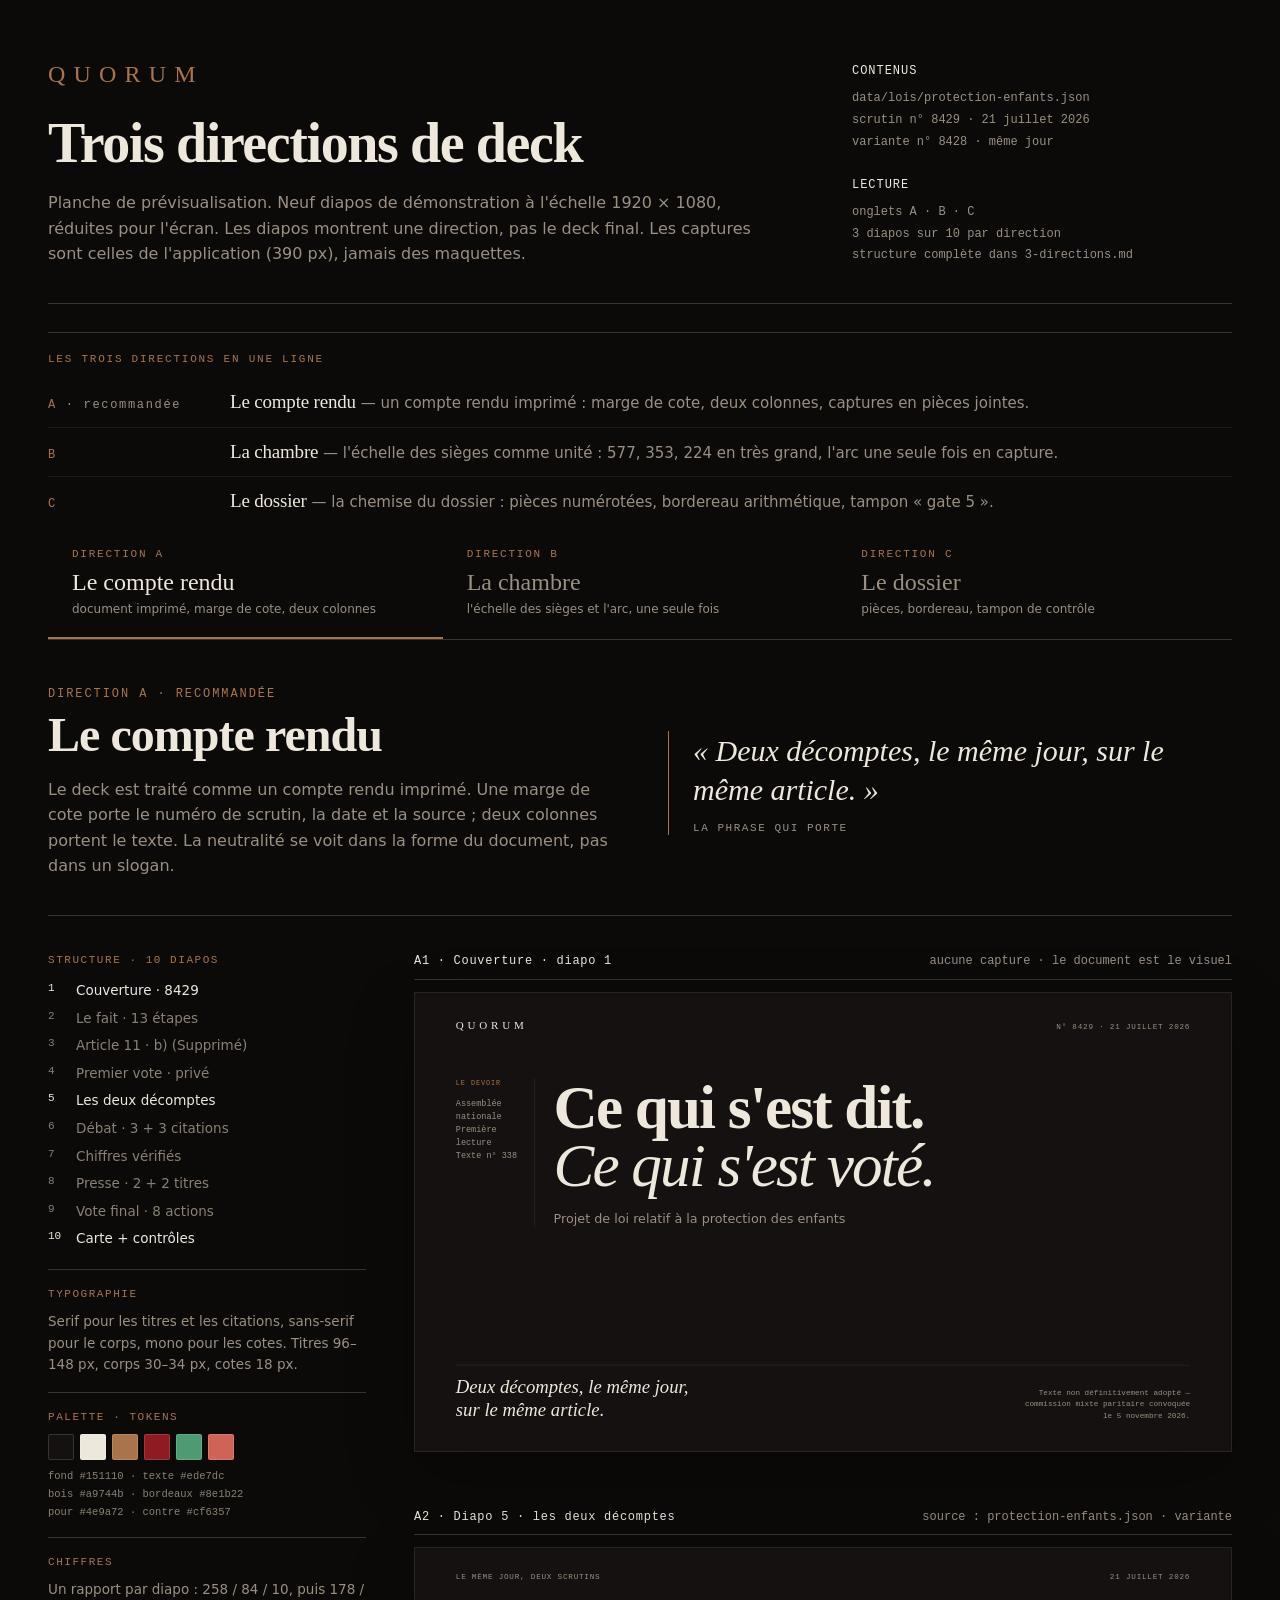
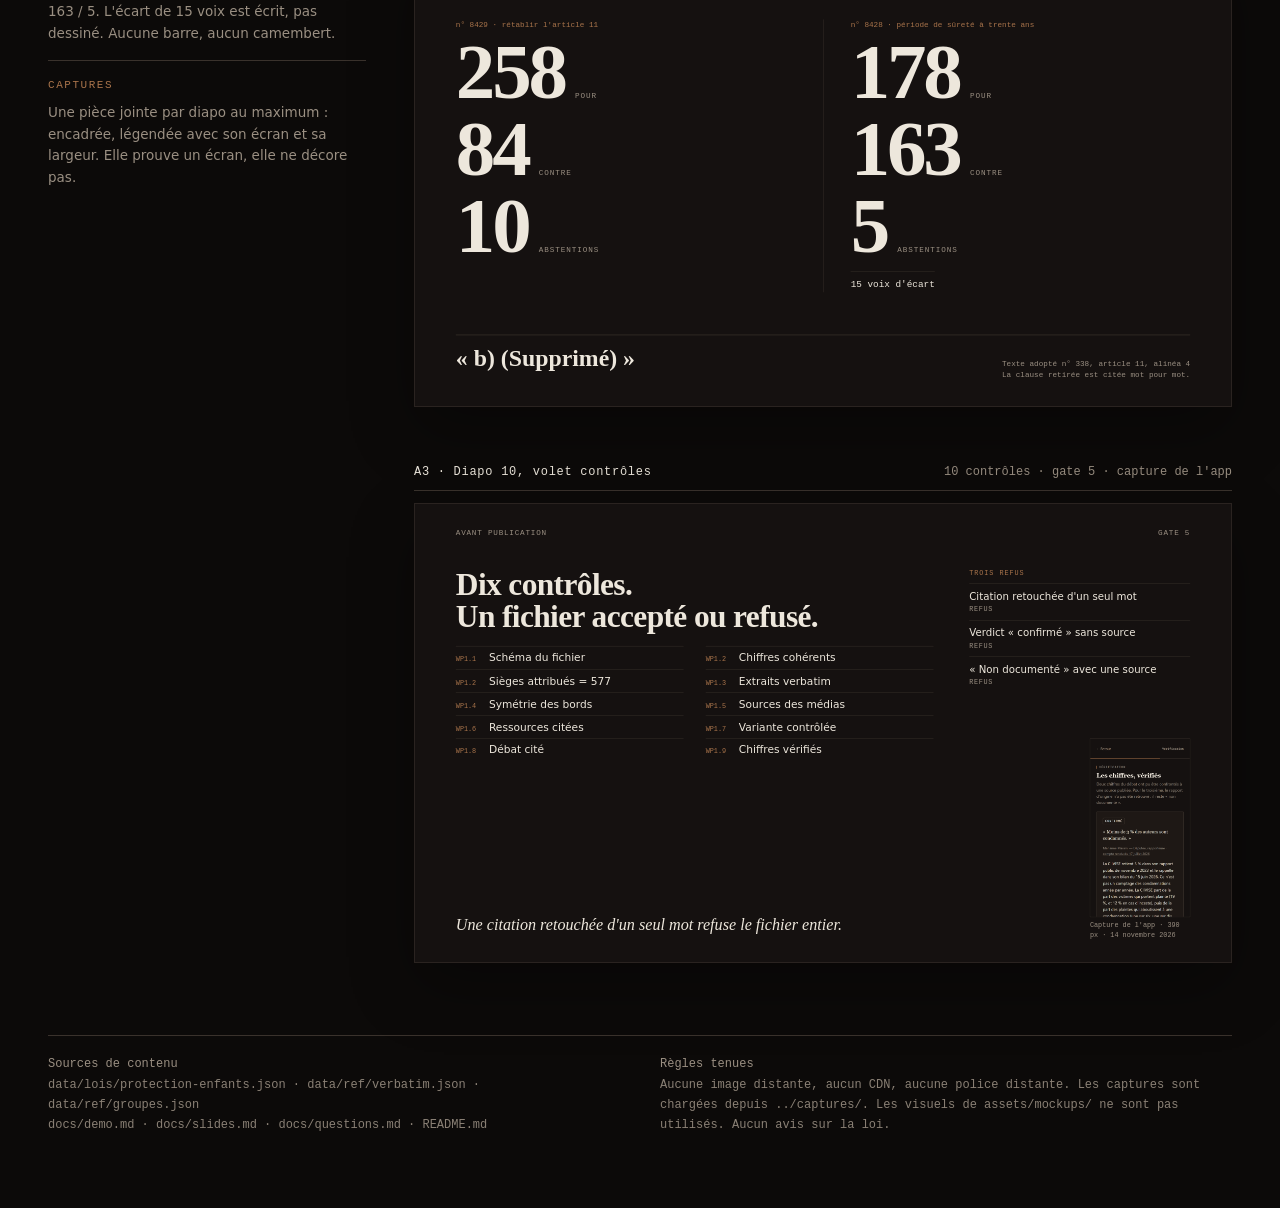
==== commit afba275e: "Presentation: les trois directions lisibles en tete de planche Un README court donne pour chaque dir" ====
--- a/docs/presentation/index.html
+++ b/docs/presentation/index.html
@@ -30,6 +30,16 @@
   .head-meta{font-family:var(--mono);font-size:12px;line-height:1.8;color:var(--doux)}
   .head-meta b{display:block;color:var(--texte);font-weight:400;letter-spacing:.08em;text-transform:uppercase;margin-bottom:6px}
 
+  .quick{margin-top:28px;border-top:1px solid var(--filet);padding-top:18px}
+  .quick h2{font-family:var(--mono);font-size:11px;letter-spacing:.16em;text-transform:uppercase;color:var(--bois);font-weight:400;margin-bottom:10px}
+  .quick ol{list-style:none;padding:0}
+  .quick li{display:grid;grid-template-columns:158px minmax(0,1fr);gap:24px;align-items:baseline;padding:10px 0;border-top:1px solid rgba(255,255,255,.07)}
+  .quick li:first-child{border-top:0}
+  .quick .letter{font-family:var(--mono);font-size:12px;letter-spacing:.14em;color:var(--doux)}
+  .quick .letter b{color:var(--bois);font-weight:400}
+  .quick .line{font-size:15px;line-height:1.5;color:var(--doux)}
+  .quick .line strong{font-family:var(--serif);font-size:19px;font-weight:400;letter-spacing:-.01em;color:var(--texte)}
+
   .tabs{display:grid;grid-template-columns:repeat(3,1fr);gap:0;border-bottom:1px solid var(--filet);position:sticky;top:0;background:#0c0a09;z-index:20}
   .tab{appearance:none;background:none;border:0;border-bottom:2px solid transparent;color:var(--doux);text-align:left;padding:20px 24px 18px;cursor:pointer;font:inherit;transition:color .14s ease,border-color .14s ease,background-color .14s ease}
   .tab:hover{color:var(--texte);background:#12100e}
@@ -212,6 +222,7 @@
     .board{padding:28px 16px 48px}
     .head h1{font-size:36px}
     .tabs{grid-template-columns:1fr;position:static}
+    .quick li{grid-template-columns:1fr;gap:2px}
     .tab{border-bottom:1px solid var(--filet)}
     .tab[aria-selected="true"]{background:#151110}
     .rail{grid-template-columns:1fr}
@@ -240,6 +251,24 @@
       structure complète dans 3-directions.md
     </div>
   </header>
+
+  <section class="quick" aria-labelledby="quick-title">
+    <h2 id="quick-title">Les trois directions en une ligne</h2>
+    <ol>
+      <li>
+        <span class="letter"><b>A</b> · recommandée</span>
+        <p class="line"><strong>Le compte rendu</strong> — un compte rendu imprimé : marge de cote, deux colonnes, captures en pièces jointes.</p>
+      </li>
+      <li>
+        <span class="letter"><b>B</b></span>
+        <p class="line"><strong>La chambre</strong> — l'échelle des sièges comme unité : 577, 353, 224 en très grand, l'arc une seule fois en capture.</p>
+      </li>
+      <li>
+        <span class="letter"><b>C</b></span>
+        <p class="line"><strong>Le dossier</strong> — la chemise du dossier : pièces numérotées, bordereau arithmétique, tampon « gate 5 ».</p>
+      </li>
+    </ol>
+  </section>
 
   <nav class="tabs" role="tablist" aria-label="Directions de deck">
     <button class="tab" id="tab-a" role="tab" aria-selected="true" aria-controls="panel-a" type="button">
